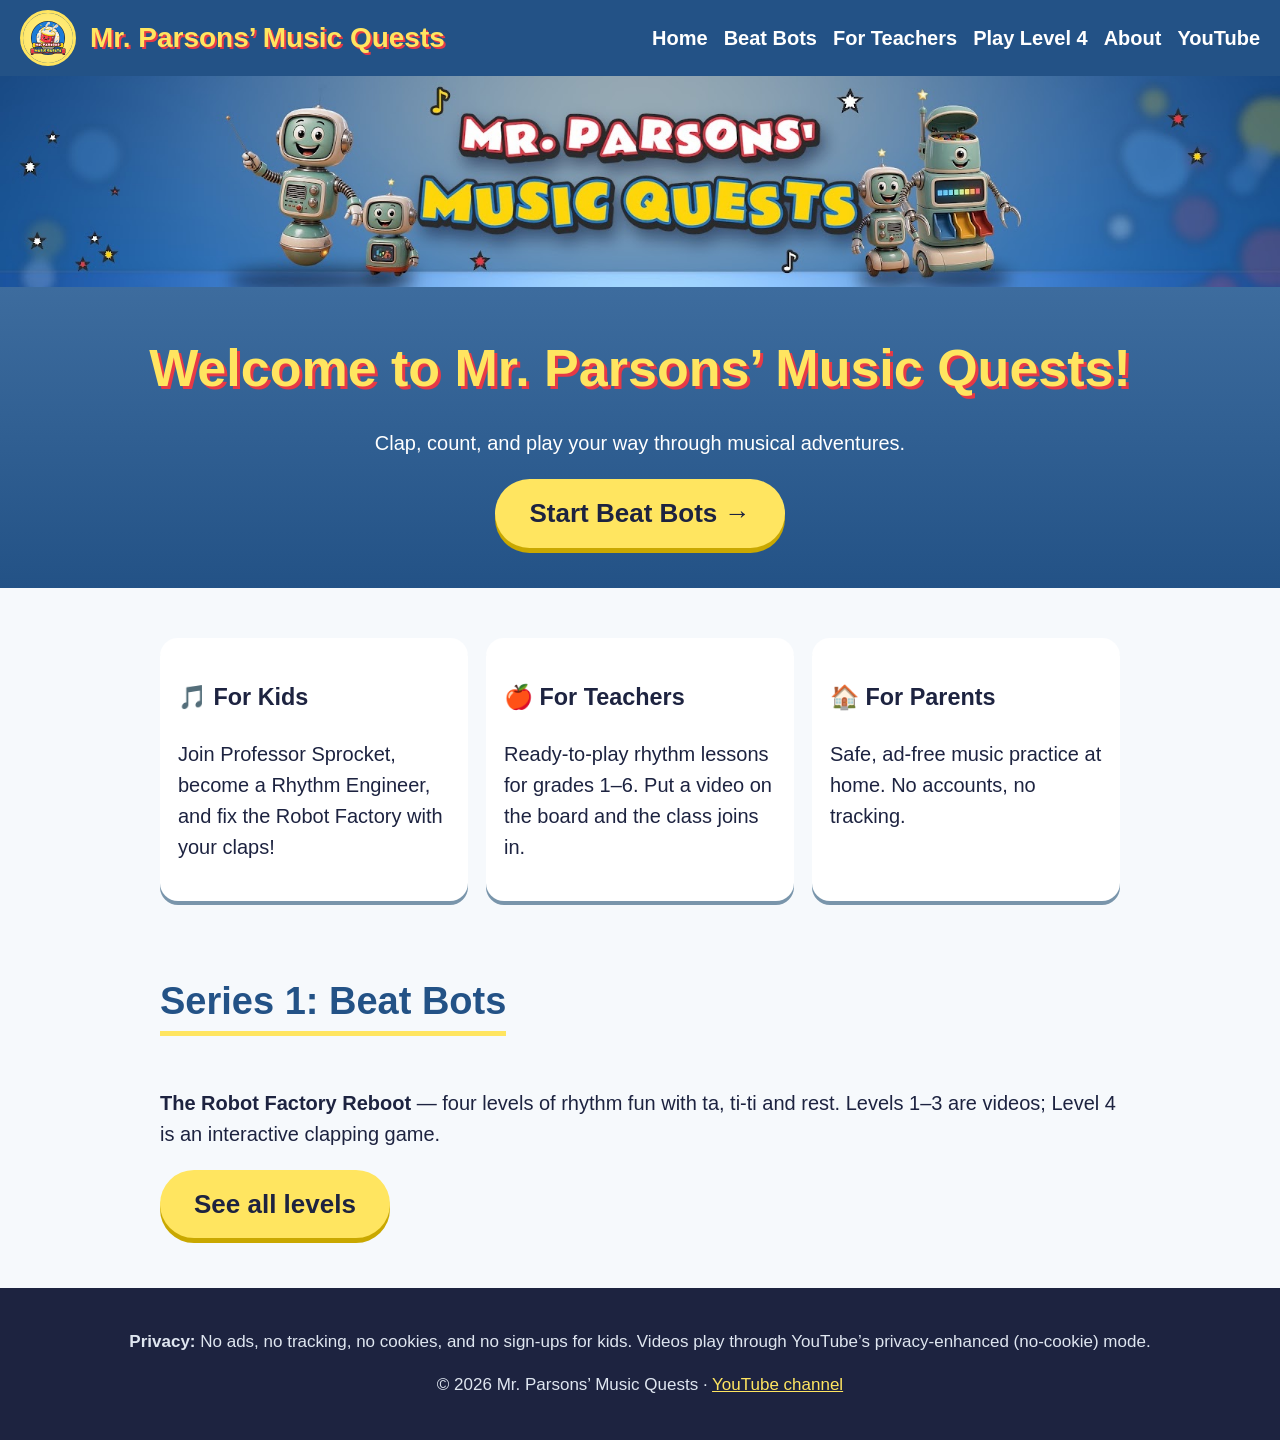
==== index.html @ 6167aa98 "MusicQuests.com site v1" ====
<!doctype html><html lang="en"><head><meta charset="utf-8"><meta name="viewport" content="width=device-width,initial-scale=1"><title>Mr. Parsons&rsquo; Music Quests – Rhythm adventures for kids</title><link rel="icon" href="img/logo.jpg"><link rel="stylesheet" href="style.css"></head><body><header><img src="img/logo.jpg" alt="Music Quests logo"><b>Mr. Parsons&rsquo; Music Quests</b><nav><a href="index.html">Home</a><a href="beatbots.html">Beat Bots</a><a href="teachers.html">For Teachers</a><a href="level4.html">Play Level 4</a><a href="about.html">About</a><a href="https://www.youtube.com/channel/UCXmi7WQinkRm84NyZNLIv5g" rel="noopener">YouTube</a></nav></header>
<img class="banner" src="img/banner.jpg" alt="Mr. Parsons' Music Quests banner with friendly robots">
<div class="hero"><h1>Welcome to Mr. Parsons&rsquo; Music Quests!</h1><p>Clap, count, and play your way through musical adventures.</p><a class="btn" href="beatbots.html">Start Beat Bots &rarr;</a></div>
<main><section class="cards">
<div class="card"><h3>🎵 For Kids</h3><p>Join Professor Sprocket, become a Rhythm Engineer, and fix the Robot Factory with your claps!</p></div>
<div class="card"><h3>🍎 For Teachers</h3><p>Ready-to-play rhythm lessons for grades 1–6. Put a video on the board and the class joins in.</p></div>
<div class="card"><h3>🏠 For Parents</h3><p>Safe, ad-free music practice at home. No accounts, no tracking.</p></div></section>
<section><h2>Series 1: Beat Bots</h2><p><b>The Robot Factory Reboot</b> — four levels of rhythm fun with ta, ti-ti and rest. Levels 1–3 are videos; Level 4 is an interactive clapping game.</p><a class="btn" href="beatbots.html">See all levels</a></section></main>
<footer><p><b>Privacy:</b> No ads, no tracking, no cookies, and no sign-ups for kids. Videos play through YouTube&rsquo;s privacy-enhanced (no-cookie) mode.</p><p>&copy; 2026 Mr. Parsons&rsquo; Music Quests &middot; <a href="https://www.youtube.com/channel/UCXmi7WQinkRm84NyZNLIv5g">YouTube channel</a></p></footer></body></html>
---- style.css ----
:root{--blue:#235286;--blue2:#3d6c9e;--sky:#7995ab;--yel:#ffe560;--cream:#fded9d;--red:#e63946;--ink:#1d2340;--mint:#bfe8d4}
*{box-sizing:border-box}body{margin:0;font:20px/1.55 "Trebuchet MS",Verdana,sans-serif;color:var(--ink);background:#f6f9fc}
a{color:var(--blue)}header{background:var(--blue);display:flex;align-items:center;gap:14px;padding:10px 20px;flex-wrap:wrap}
header img{width:56px;height:56px;border-radius:50%;border:3px solid var(--yel)}header b{color:var(--yel);font-size:1.4em;text-shadow:2px 2px 0 var(--red)}
nav{margin-left:auto;display:flex;gap:16px;flex-wrap:wrap}nav a{color:#fff;text-decoration:none;font-weight:bold}nav a:hover{color:var(--yel)}
.banner{display:block;width:100%;height:auto;background:var(--blue2)}
.hero{background:linear-gradient(var(--blue2),var(--blue));color:#fff;text-align:center;padding:30px 20px 40px}
.hero h1{font-size:2.6em;margin:.2em 0;color:var(--yel);text-shadow:3px 3px 0 var(--red)}
main{max-width:1000px;margin:auto;padding:10px 20px}section{margin:40px 0}
h2{font-size:1.9em;color:var(--blue);border-bottom:5px solid var(--yel);display:inline-block}
.cards{display:grid;grid-template-columns:repeat(auto-fit,minmax(240px,1fr));gap:18px}
.card{background:#fff;border-radius:18px;padding:18px;box-shadow:0 4px 0 var(--sky)}
.vid{position:relative;aspect-ratio:16/9;border-radius:14px;overflow:hidden;background:#000}.vid iframe{position:absolute;inset:0;width:100%;height:100%;border:0}
.btn{display:inline-block;background:var(--yel);color:var(--ink);font-weight:bold;font-size:1.3em;padding:14px 34px;border-radius:40px;text-decoration:none;box-shadow:0 5px 0 #c9a800}
.btn.big{font-size:1.8em;padding:18px 50px}.btn:hover{transform:translateY(2px)}
.app{background:var(--mint);border-radius:20px;padding:26px;text-align:center}
.notes span{display:inline-block;background:var(--cream);border-radius:10px;padding:4px 12px;margin:4px;font-weight:bold}
footer{background:var(--ink);color:#dfe6f0;text-align:center;padding:24px;font-size:.85em}footer a{color:var(--yel)}
@media(max-width:600px){body{font-size:18px}.hero h1{font-size:2em}nav{margin:0}}
.syl{text-align:center}.syl svg,.beat svg{width:120px;height:90px}.lv{font-weight:bold;color:var(--blue)}
.ctl{display:flex;flex-wrap:wrap;gap:14px;justify-content:center;margin:12px 0;font-weight:bold}.ctl input,.ctl select{font-size:1em}
button.btn{border:0;cursor:pointer;font-family:inherit}
#out{display:flex;flex-wrap:wrap;justify-content:center;gap:10px;margin-top:16px}
.beat{background:#fff;border-radius:14px;padding:8px;width:140px;text-align:center;font-weight:bold;font-size:1.3em}.beat.on{outline:5px solid var(--yel)}
@media(max-width:600px){.beat{width:44%}}
.cards.four{grid-template-columns:repeat(4,1fr)}#out{max-width:640px;margin:16px auto 0}
@media(max-width:800px){.cards.four{grid-template-columns:repeat(2,1fr)}}
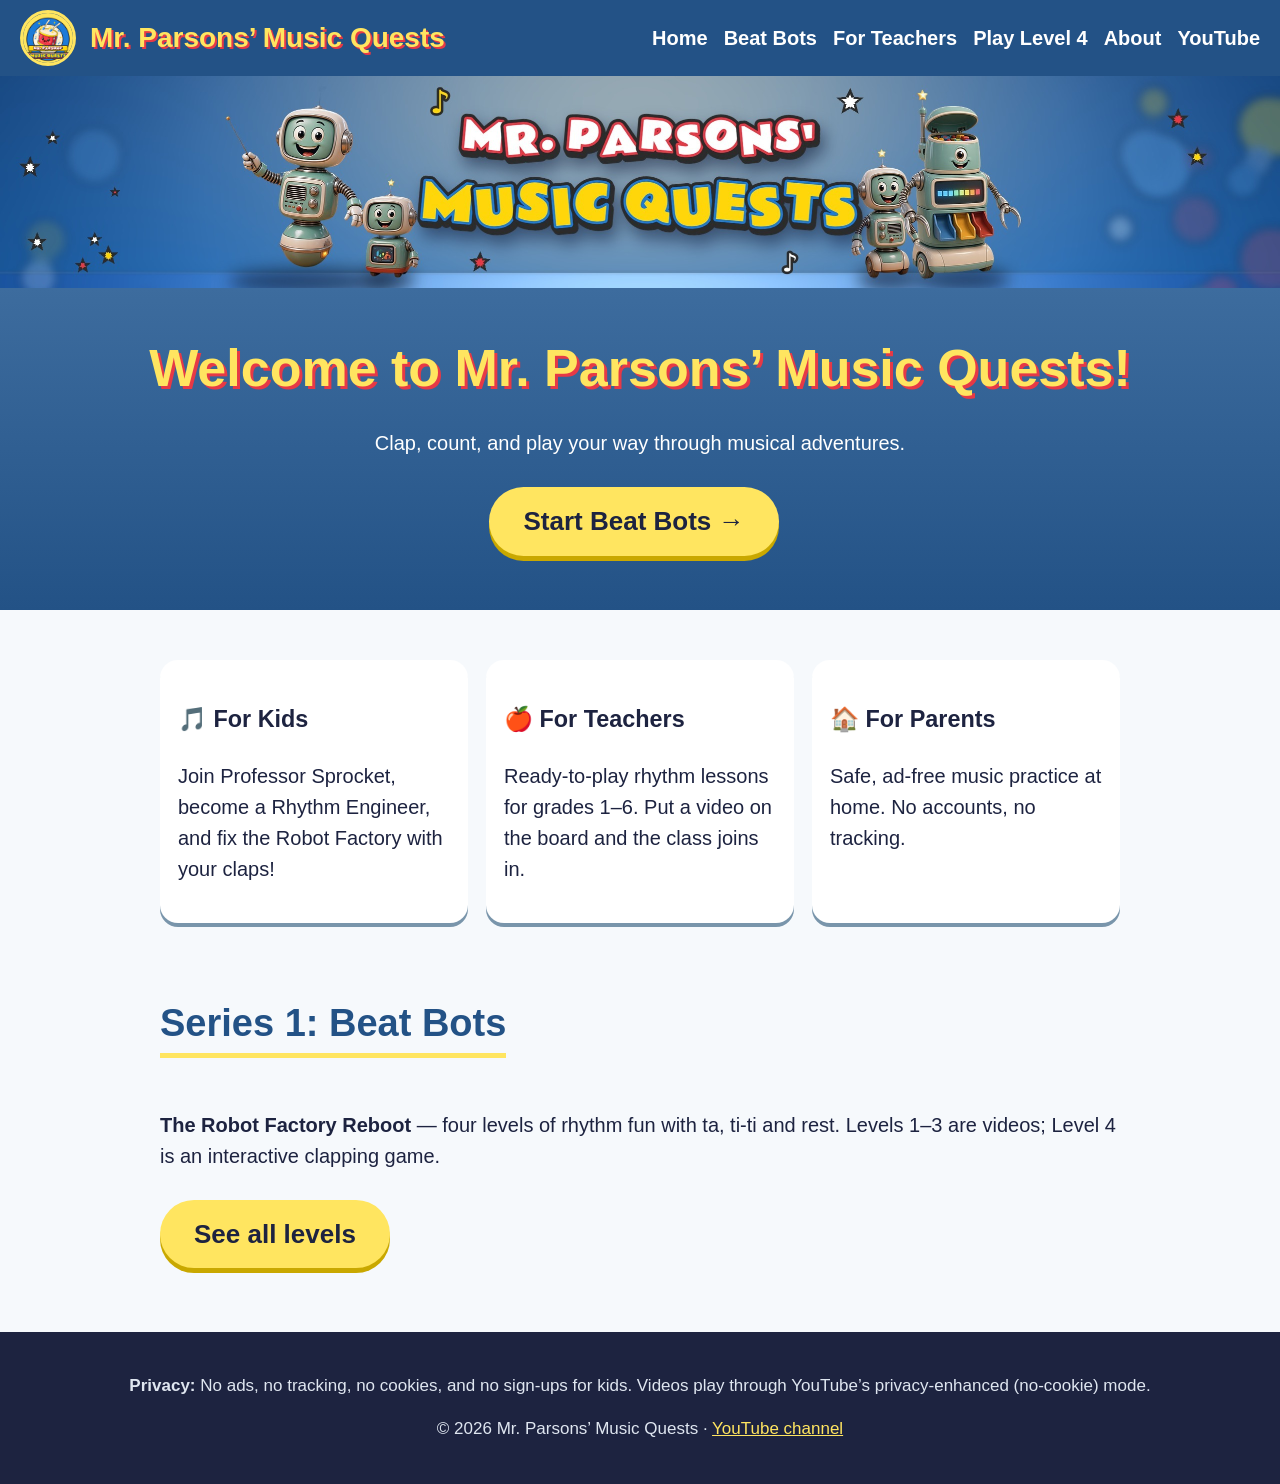
==== commit 8ed322ab: "HD logo and banner" ====
--- a/index.html
+++ b/index.html
@@ -1,5 +1,5 @@
-<!doctype html><html lang="en"><head><meta charset="utf-8"><meta name="viewport" content="width=device-width,initial-scale=1"><title>Mr. Parsons&rsquo; Music Quests – Rhythm adventures for kids</title><link rel="icon" href="img/logo.jpg"><link rel="stylesheet" href="style.css"></head><body><header><img src="img/logo.jpg" alt="Music Quests logo"><b>Mr. Parsons&rsquo; Music Quests</b><nav><a href="index.html">Home</a><a href="beatbots.html">Beat Bots</a><a href="teachers.html">For Teachers</a><a href="level4.html">Play Level 4</a><a href="about.html">About</a><a href="https://www.youtube.com/channel/UCXmi7WQinkRm84NyZNLIv5g" rel="noopener">YouTube</a></nav></header>
-<img class="banner" src="img/banner.jpg" alt="Mr. Parsons' Music Quests banner with friendly robots">
+<!doctype html><html lang="en"><head><meta charset="utf-8"><meta name="viewport" content="width=device-width,initial-scale=1"><title>Mr. Parsons&rsquo; Music Quests – Rhythm adventures for kids</title><link rel="icon" href="img/logo.png"><link rel="stylesheet" href="style.css"></head><body><header><img src="img/logo.png" alt="Music Quests logo"><b>Mr. Parsons&rsquo; Music Quests</b><nav><a href="index.html">Home</a><a href="beatbots.html">Beat Bots</a><a href="teachers.html">For Teachers</a><a href="level4.html">Play Level 4</a><a href="about.html">About</a><a href="https://www.youtube.com/channel/UCXmi7WQinkRm84NyZNLIv5g" rel="noopener">YouTube</a></nav></header>
+<img class="banner" src="img/banner_hd.jpg" alt="Mr. Parsons' Music Quests banner with friendly robots">
 <div class="hero"><h1>Welcome to Mr. Parsons&rsquo; Music Quests!</h1><p>Clap, count, and play your way through musical adventures.</p><a class="btn" href="beatbots.html">Start Beat Bots &rarr;</a></div>
 <main><section class="cards">
 <div class="card"><h3>🎵 For Kids</h3><p>Join Professor Sprocket, become a Rhythm Engineer, and fix the Robot Factory with your claps!</p></div>
--- a/style.css
+++ b/style.css
@@ -11,7 +11,7 @@
 .cards{display:grid;grid-template-columns:repeat(auto-fit,minmax(240px,1fr));gap:18px}
 .card{background:#fff;border-radius:18px;padding:18px;box-shadow:0 4px 0 var(--sky)}
 .vid{position:relative;aspect-ratio:16/9;border-radius:14px;overflow:hidden;background:#000}.vid iframe{position:absolute;inset:0;width:100%;height:100%;border:0}
-.btn{display:inline-block;background:var(--yel);color:var(--ink);font-weight:bold;font-size:1.3em;padding:14px 34px;border-radius:40px;text-decoration:none;box-shadow:0 5px 0 #c9a800}
+.btn{display:inline-block;background:var(--yel);color:var(--ink);font-weight:bold;font-size:1.3em;padding:14px 34px;border-radius:40px;text-decoration:none;box-shadow:0 5px 0 #c9a800;margin:8px 12px 14px 0}
 .btn.big{font-size:1.8em;padding:18px 50px}.btn:hover{transform:translateY(2px)}
 .app{background:var(--mint);border-radius:20px;padding:26px;text-align:center}
 .notes span{display:inline-block;background:var(--cream);border-radius:10px;padding:4px 12px;margin:4px;font-weight:bold}
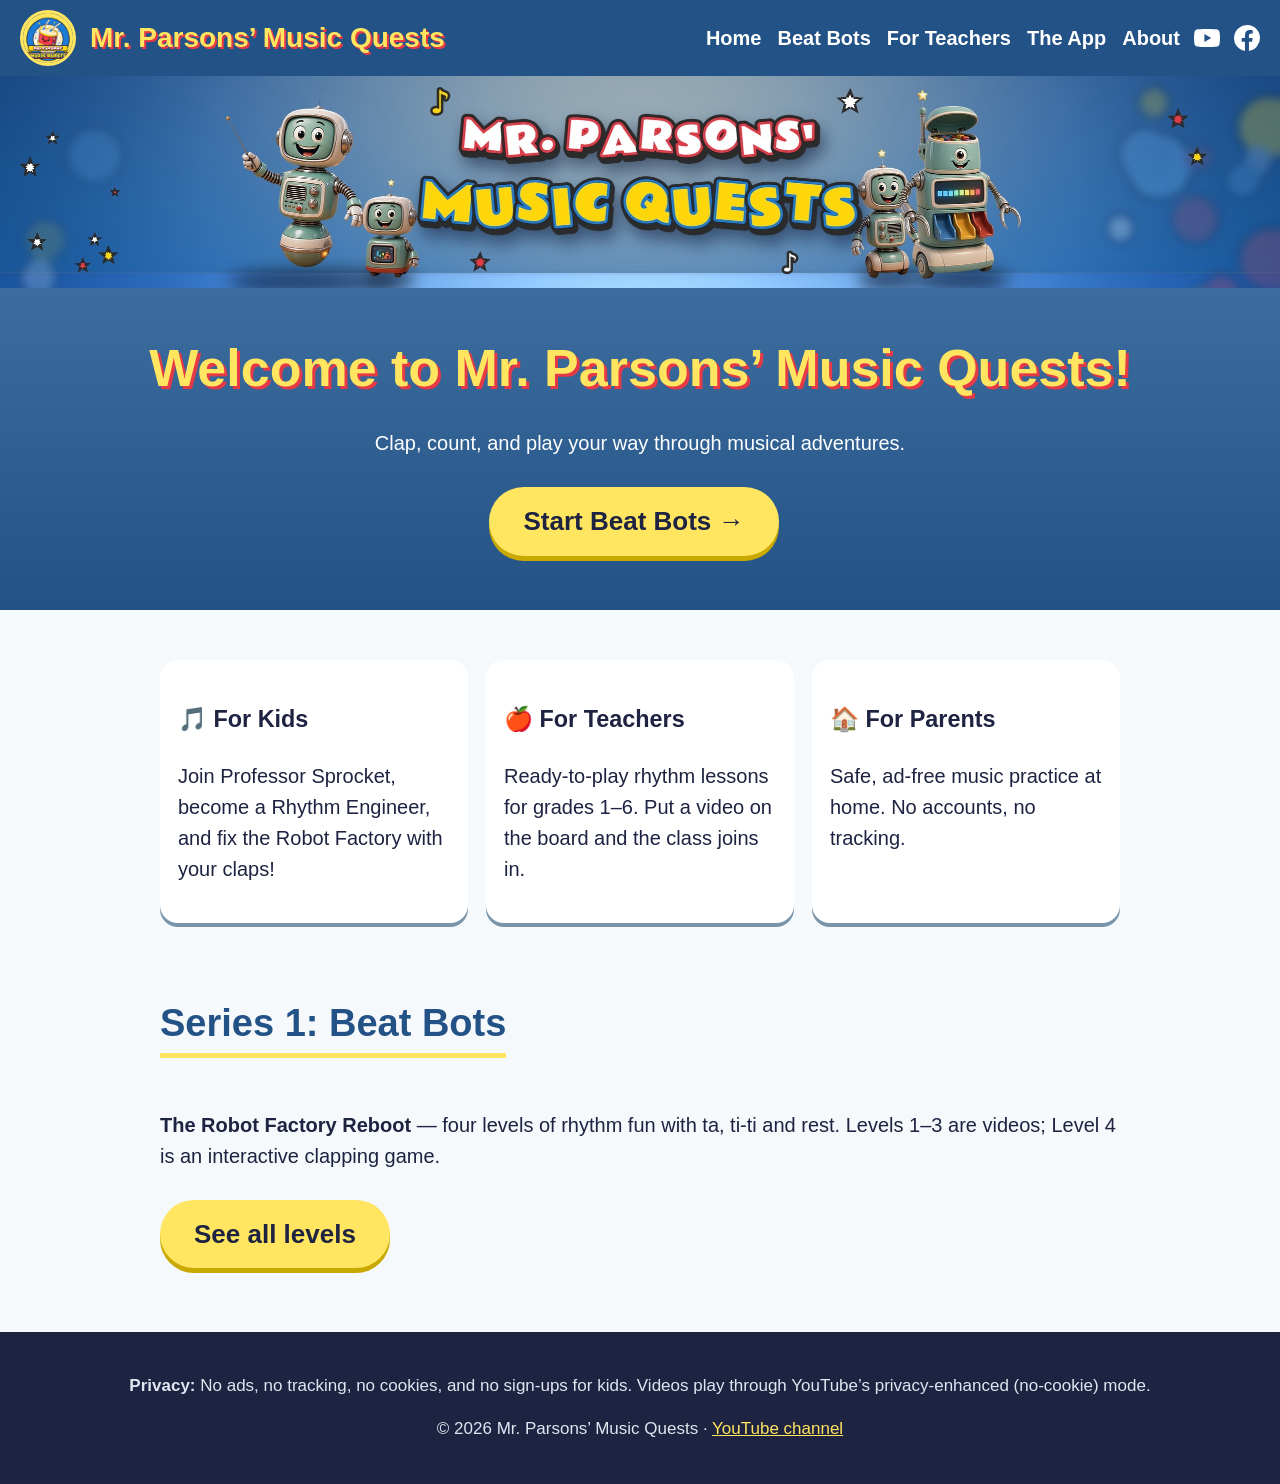
==== commit fddbbabc: "App showcase page, social icons in nav" ====
--- a/index.html
+++ b/index.html
@@ -1,4 +1,4 @@
-<!doctype html><html lang="en"><head><meta charset="utf-8"><meta name="viewport" content="width=device-width,initial-scale=1"><title>Mr. Parsons&rsquo; Music Quests – Rhythm adventures for kids</title><link rel="icon" href="img/logo.png"><link rel="stylesheet" href="style.css"></head><body><header><img src="img/logo.png" alt="Music Quests logo"><b>Mr. Parsons&rsquo; Music Quests</b><nav><a href="index.html">Home</a><a href="beatbots.html">Beat Bots</a><a href="teachers.html">For Teachers</a><a href="level4.html">Play Level 4</a><a href="about.html">About</a><a href="https://www.youtube.com/channel/UCXmi7WQinkRm84NyZNLIv5g" rel="noopener">YouTube</a></nav></header>
+<!doctype html><html lang="en"><head><meta charset="utf-8"><meta name="viewport" content="width=device-width,initial-scale=1"><title>Mr. Parsons&rsquo; Music Quests – Rhythm adventures for kids</title><link rel="icon" href="img/logo.png"><link rel="stylesheet" href="style.css"></head><body><header><img src="img/logo.png" alt="Music Quests logo"><b>Mr. Parsons&rsquo; Music Quests</b><nav><a href="index.html">Home</a><a href="beatbots.html">Beat Bots</a><a href="teachers.html">For Teachers</a><a href="level4.html">The App</a><a href="about.html">About</a></nav><div class="socials"><a class="soc" href="https://www.youtube.com/channel/UCXmi7WQinkRm84NyZNLIv5g" rel="noopener" aria-label="YouTube" title="YouTube"><svg viewBox="0 0 24 24"><path d="M23.5 6.2a3 3 0 0 0-2.1-2.1C19.5 3.6 12 3.6 12 3.6s-7.5 0-9.4.5A3 3 0 0 0 .5 6.2 31 31 0 0 0 0 12a31 31 0 0 0 .5 5.8 3 3 0 0 0 2.1 2.1c1.9.5 9.4.5 9.4.5s7.5 0 9.4-.5a3 3 0 0 0 2.1-2.1A31 31 0 0 0 24 12a31 31 0 0 0-.5-5.8zM9.6 15.6V8.4l6.3 3.6-6.3 3.6z"/></svg></a><a class="soc" href="https://www.facebook.com/profile.php?id=61596000635500" rel="noopener" aria-label="Facebook" title="Facebook"><svg viewBox="0 0 24 24"><path d="M24 12a12 12 0 1 0-13.9 11.9v-8.4H7.1V12h3V9.4c0-3 1.8-4.7 4.5-4.7 1.3 0 2.7.2 2.7.2v3h-1.5c-1.5 0-2 .9-2 1.9V12h3.4l-.5 3.5h-2.9v8.4A12 12 0 0 0 24 12z"/></svg></a></div></header>
 <img class="banner" src="img/banner_hd.jpg" alt="Mr. Parsons' Music Quests banner with friendly robots">
 <div class="hero"><h1>Welcome to Mr. Parsons&rsquo; Music Quests!</h1><p>Clap, count, and play your way through musical adventures.</p><a class="btn" href="beatbots.html">Start Beat Bots &rarr;</a></div>
 <main><section class="cards">
--- a/style.css
+++ b/style.css
@@ -25,3 +25,8 @@
 @media(max-width:600px){.beat{width:44%}}
 .cards.four{grid-template-columns:repeat(4,1fr)}#out{max-width:640px;margin:16px auto 0}
 @media(max-width:800px){.cards.four{grid-template-columns:repeat(2,1fr)}}
+
+.cards.chars{grid-template-columns:repeat(auto-fill,minmax(220px,1fr));gap:22px}.char{text-align:center}.char img{width:100%;height:220px;object-fit:contain;display:block;margin:0 auto 8px}.char-emoji{font-size:120px;line-height:220px;height:220px}
+@media(max-width:520px){.cards.chars{grid-template-columns:repeat(2,1fr);gap:14px}.char img,.char-emoji{height:140px;line-height:140px}.char-emoji{font-size:80px}}
+
+.socials{display:flex;gap:14px;align-items:center}.soc svg{width:26px;height:26px;fill:#fff;display:block}.soc:hover svg{fill:var(--yel)}
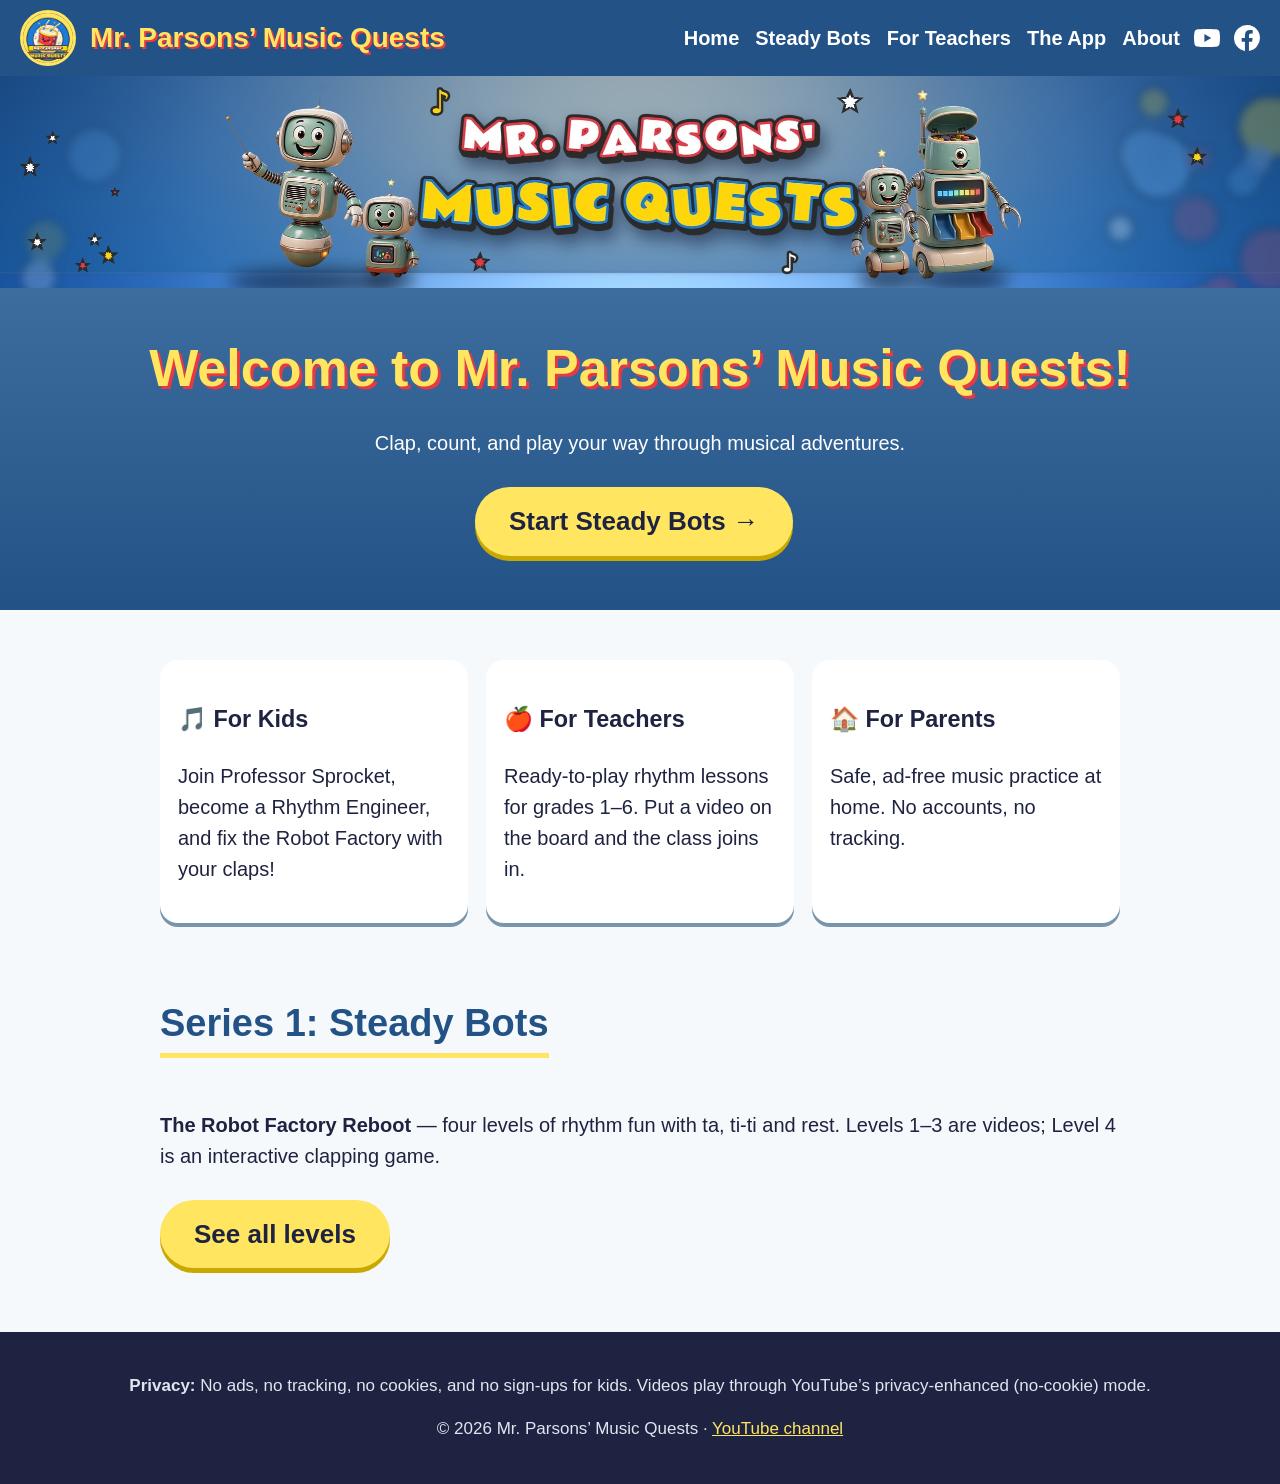
==== commit 8de5a0ff: "Rename series to Steady Bots on site (visible text + new logo); keep beatbots.html and app URL" ====
--- a/index.html
+++ b/index.html
@@ -1,9 +1,9 @@
-<!doctype html><html lang="en"><head><meta charset="utf-8"><meta name="viewport" content="width=device-width,initial-scale=1"><title>Mr. Parsons&rsquo; Music Quests – Rhythm adventures for kids</title><link rel="icon" href="img/logo.png"><link rel="stylesheet" href="style.css"></head><body><header><img src="img/logo.png" alt="Music Quests logo"><b>Mr. Parsons&rsquo; Music Quests</b><nav><a href="index.html">Home</a><a href="beatbots.html">Beat Bots</a><a href="teachers.html">For Teachers</a><a href="level4.html">The App</a><a href="about.html">About</a></nav><div class="socials"><a class="soc" href="https://www.youtube.com/channel/UCXmi7WQinkRm84NyZNLIv5g" rel="noopener" aria-label="YouTube" title="YouTube"><svg viewBox="0 0 24 24"><path d="M23.5 6.2a3 3 0 0 0-2.1-2.1C19.5 3.6 12 3.6 12 3.6s-7.5 0-9.4.5A3 3 0 0 0 .5 6.2 31 31 0 0 0 0 12a31 31 0 0 0 .5 5.8 3 3 0 0 0 2.1 2.1c1.9.5 9.4.5 9.4.5s7.5 0 9.4-.5a3 3 0 0 0 2.1-2.1A31 31 0 0 0 24 12a31 31 0 0 0-.5-5.8zM9.6 15.6V8.4l6.3 3.6-6.3 3.6z"/></svg></a><a class="soc" href="https://www.facebook.com/profile.php?id=61596000635500" rel="noopener" aria-label="Facebook" title="Facebook"><svg viewBox="0 0 24 24"><path d="M24 12a12 12 0 1 0-13.9 11.9v-8.4H7.1V12h3V9.4c0-3 1.8-4.7 4.5-4.7 1.3 0 2.7.2 2.7.2v3h-1.5c-1.5 0-2 .9-2 1.9V12h3.4l-.5 3.5h-2.9v8.4A12 12 0 0 0 24 12z"/></svg></a></div></header>
+<!doctype html><html lang="en"><head><meta charset="utf-8"><meta name="viewport" content="width=device-width,initial-scale=1"><title>Mr. Parsons&rsquo; Music Quests – Rhythm adventures for kids</title><link rel="icon" href="img/logo.png"><link rel="stylesheet" href="style.css"></head><body><header><img src="img/logo.png" alt="Music Quests logo"><b>Mr. Parsons&rsquo; Music Quests</b><nav><a href="index.html">Home</a><a href="beatbots.html">Steady Bots</a><a href="teachers.html">For Teachers</a><a href="level4.html">The App</a><a href="about.html">About</a></nav><div class="socials"><a class="soc" href="https://www.youtube.com/channel/UCXmi7WQinkRm84NyZNLIv5g" rel="noopener" aria-label="YouTube" title="YouTube"><svg viewBox="0 0 24 24"><path d="M23.5 6.2a3 3 0 0 0-2.1-2.1C19.5 3.6 12 3.6 12 3.6s-7.5 0-9.4.5A3 3 0 0 0 .5 6.2 31 31 0 0 0 0 12a31 31 0 0 0 .5 5.8 3 3 0 0 0 2.1 2.1c1.9.5 9.4.5 9.4.5s7.5 0 9.4-.5a3 3 0 0 0 2.1-2.1A31 31 0 0 0 24 12a31 31 0 0 0-.5-5.8zM9.6 15.6V8.4l6.3 3.6-6.3 3.6z"/></svg></a><a class="soc" href="https://www.facebook.com/profile.php?id=61596000635500" rel="noopener" aria-label="Facebook" title="Facebook"><svg viewBox="0 0 24 24"><path d="M24 12a12 12 0 1 0-13.9 11.9v-8.4H7.1V12h3V9.4c0-3 1.8-4.7 4.5-4.7 1.3 0 2.7.2 2.7.2v3h-1.5c-1.5 0-2 .9-2 1.9V12h3.4l-.5 3.5h-2.9v8.4A12 12 0 0 0 24 12z"/></svg></a></div></header>
 <img class="banner" src="img/banner_hd.jpg" alt="Mr. Parsons' Music Quests banner with friendly robots">
-<div class="hero"><h1>Welcome to Mr. Parsons&rsquo; Music Quests!</h1><p>Clap, count, and play your way through musical adventures.</p><a class="btn" href="beatbots.html">Start Beat Bots &rarr;</a></div>
+<div class="hero"><h1>Welcome to Mr. Parsons&rsquo; Music Quests!</h1><p>Clap, count, and play your way through musical adventures.</p><a class="btn" href="beatbots.html">Start Steady Bots &rarr;</a></div>
 <main><section class="cards">
 <div class="card"><h3>🎵 For Kids</h3><p>Join Professor Sprocket, become a Rhythm Engineer, and fix the Robot Factory with your claps!</p></div>
 <div class="card"><h3>🍎 For Teachers</h3><p>Ready-to-play rhythm lessons for grades 1–6. Put a video on the board and the class joins in.</p></div>
 <div class="card"><h3>🏠 For Parents</h3><p>Safe, ad-free music practice at home. No accounts, no tracking.</p></div></section>
-<section><h2>Series 1: Beat Bots</h2><p><b>The Robot Factory Reboot</b> — four levels of rhythm fun with ta, ti-ti and rest. Levels 1–3 are videos; Level 4 is an interactive clapping game.</p><a class="btn" href="beatbots.html">See all levels</a></section></main>
+<section><h2>Series 1: Steady Bots</h2><p><b>The Robot Factory Reboot</b> — four levels of rhythm fun with ta, ti-ti and rest. Levels 1–3 are videos; Level 4 is an interactive clapping game.</p><a class="btn" href="beatbots.html">See all levels</a></section></main>
 <footer><p><b>Privacy:</b> No ads, no tracking, no cookies, and no sign-ups for kids. Videos play through YouTube&rsquo;s privacy-enhanced (no-cookie) mode.</p><p>&copy; 2026 Mr. Parsons&rsquo; Music Quests &middot; <a href="https://www.youtube.com/channel/UCXmi7WQinkRm84NyZNLIv5g">YouTube channel</a></p></footer></body></html>
--- a/style.css
+++ b/style.css
@@ -30,3 +30,6 @@
 @media(max-width:520px){.cards.chars{grid-template-columns:repeat(2,1fr);gap:14px}.char img,.char-emoji{height:140px;line-height:140px}.char-emoji{font-size:80px}}
 
 .socials{display:flex;gap:14px;align-items:center}.soc svg{width:26px;height:26px;fill:#fff;display:block}.soc:hover svg{fill:var(--yel)}
+/* Steady Bots series logo (approved v3 concept, shown as approved on its own cream card; not stretched) */
+.series-logo{display:block;width:min(560px,92%);height:auto;margin:6px auto 4px;border-radius:22px;box-shadow:0 8px 24px rgba(0,0,0,.28)}
+.sr{position:absolute;width:1px;height:1px;padding:0;margin:-1px;overflow:hidden;clip:rect(0,0,0,0);white-space:nowrap;border:0}
